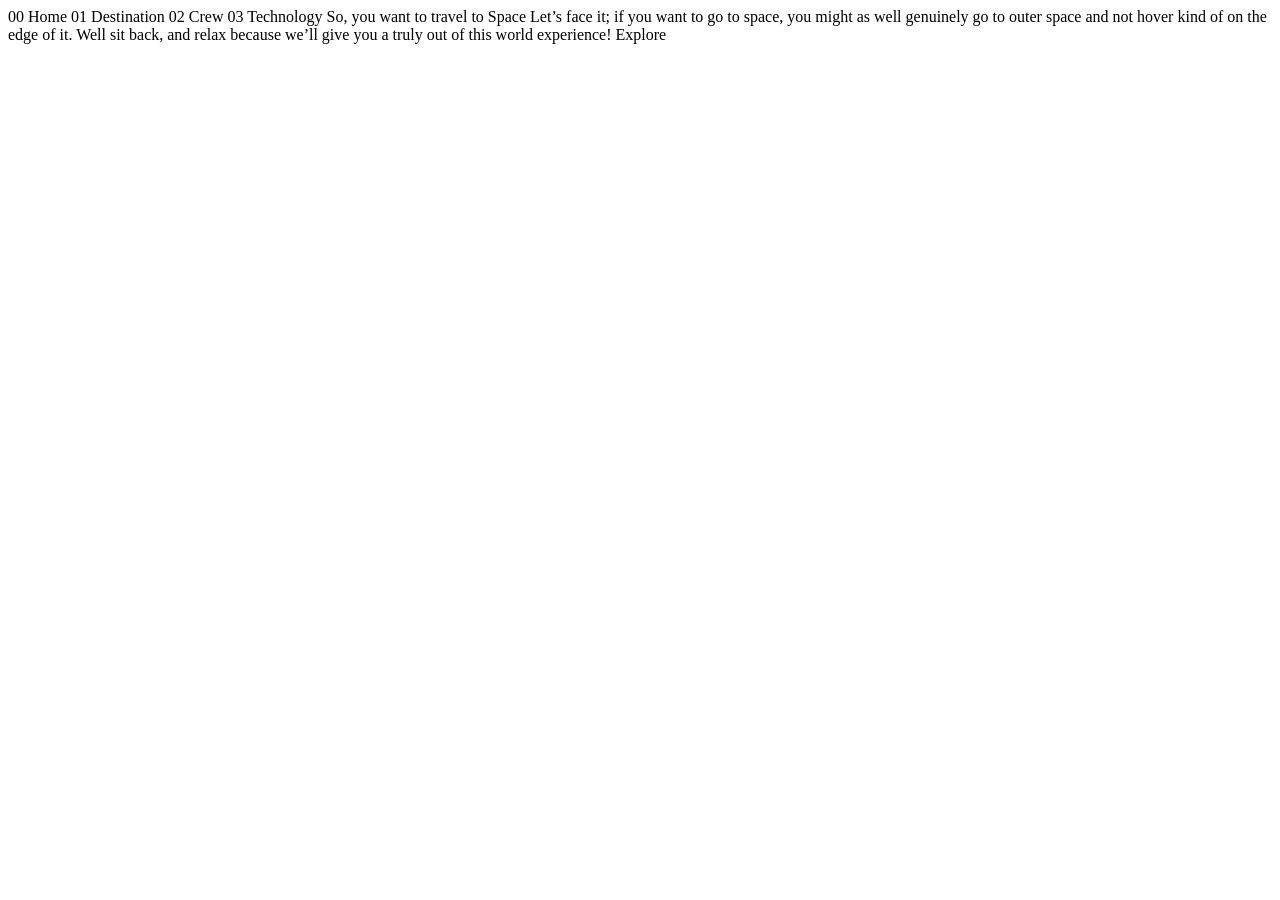
==== index.html @ e2486b54 "Add initial site pages, assets, and data Add static site scaffold for the Space Tourism project: ind" ====
<!DOCTYPE html>
<html lang="en">
<head>
  <meta charset="UTF-8">
  <meta name="viewport" content="width=device-width, initial-scale=1.0">

  <link rel="icon" type="image/png" sizes="32x32" href="./assets/favicon-32x32.png">
  
  <title>Frontend Mentor | Space tourism website</title>
</head>
<body>

  00 Home
  01 Destination
  02 Crew
  03 Technology

  So, you want to travel to
  Space
  Let’s face it; if you want to go to space, you might as well genuinely go to 
  outer space and not hover kind of on the edge of it. Well sit back, and relax 
  because we’ll give you a truly out of this world experience!

  Explore

</body>
</html>
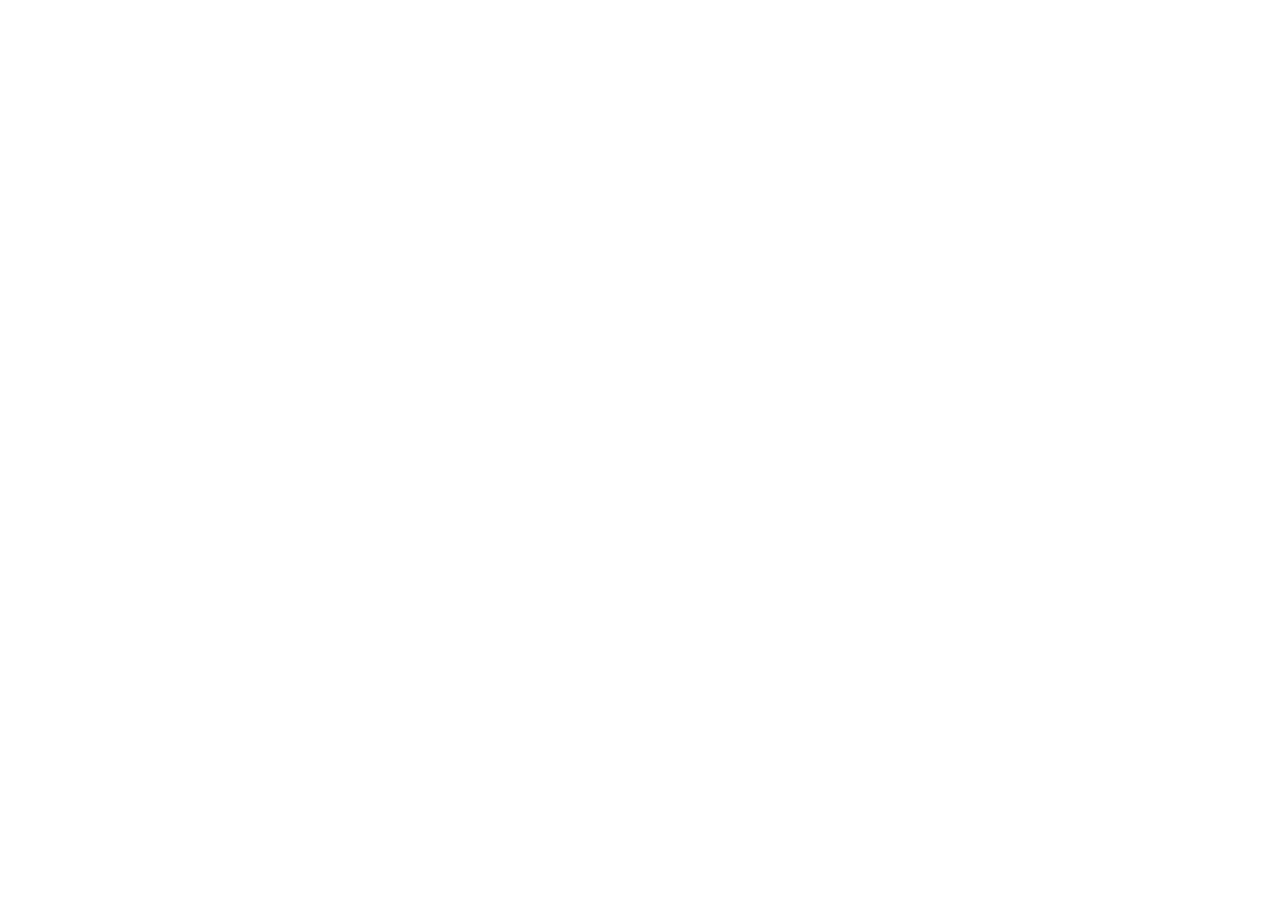
==== commit e28f4a67: "Add CSS reset and link stylesheet Introduce a new index.css with a modern CSS reset (box-sizing, mar" ====
--- a/index.html
+++ b/index.html
@@ -1,16 +1,20 @@
-<!DOCTYPE html>
+<!doctype html>
 <html lang="en">
-<head>
-  <meta charset="UTF-8">
-  <meta name="viewport" content="width=device-width, initial-scale=1.0">
+  <head>
+    <meta charset="UTF-8" />
+    <meta name="viewport" content="width=device-width, initial-scale=1.0" />
 
-  <link rel="icon" type="image/png" sizes="32x32" href="./assets/favicon-32x32.png">
-  
-  <title>Frontend Mentor | Space tourism website</title>
-</head>
-<body>
-
-  00 Home
+    <link
+      rel="icon"
+      type="image/png"
+      sizes="32x32"
+      href="./assets/favicon-32x32.png"
+    />
+    <link rel="stylesheet" href="index.css" />
+    <title>Frontend Mentor | Space tourism website</title>
+  </head>
+  <body>
+    <!-- 00 Home
   01 Destination
   02 Crew
   03 Technology
@@ -21,7 +25,6 @@
   outer space and not hover kind of on the edge of it. Well sit back, and relax 
   because we’ll give you a truly out of this world experience!
 
-  Explore
-
-</body>
-</html>+  Explore -->
+  </body>
+</html>
--- a/index.css
+++ b/index.css
@@ -0,0 +1,60 @@
+/* ---------------------- */
+/* -----  Reset  -------- */
+/* ---------------------- */
+
+/* https://piccalil.li/blog/a-modern-css-reset/ */
+
+/* Box Sizing */
+*,
+*::after,
+*::before {
+  box-sizing: border-box;
+}
+
+/* Reset Margins */
+body,
+h1,
+h2,
+h3,
+h4,
+h5,
+p,
+figure,
+picture {
+  margin: 0;
+}
+
+/* Set up the body */
+body {
+  line-height: 1.5;
+  min-height: 100vh;
+}
+
+/* Make images easier to work with */
+img,
+picture {
+  max-width: 100%;
+  display: block;
+}
+
+/*  make form elements easier to work with */
+
+input,
+button,
+textarea,
+select {
+  font: inherit;
+}
+
+/* remove animations for people who've turned them off */
+
+@media (prefers-reduced-motion: reduce) {
+  *,
+  *::before,
+  *::after {
+    animation-duration: 0.01ms !important;
+    animation-iteration-count: 1 !important;
+    transition-duration: 0.01ms !important;
+    scroll-behavior: auto !important;
+  }
+}
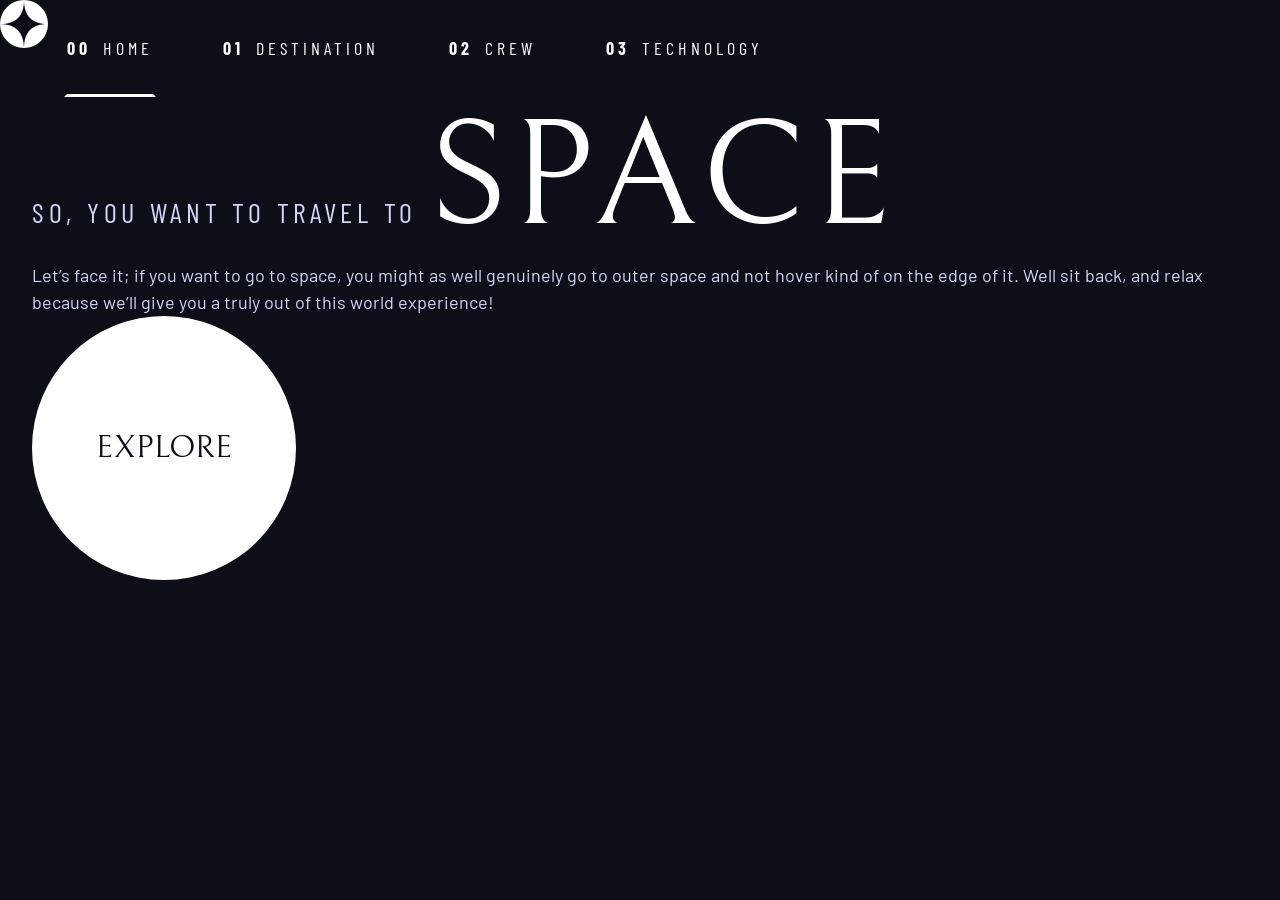
==== commit 4c354dc0: "Add header/hero, Google fonts, and small style tweaks Populate index.html with a header/navigation a" ====
--- a/index.html
+++ b/index.html
@@ -10,21 +10,71 @@
       sizes="32x32"
       href="./assets/favicon-32x32.png"
     />
+    <!-- Google fonts -->
+    <link rel="preconnect" href="https://fonts.googleapis.com" />
+    <link rel="preconnect" href="https://fonts.gstatic.com" crossorigin />
+    <link
+      href="https://fonts.googleapis.com/css2?family=Barlow+Condensed:wght@400;700&family=Bellefair&family=Barlow:wght@400;700&display=swap"
+      rel="stylesheet"
+    />
+
     <link rel="stylesheet" href="index.css" />
     <title>Frontend Mentor | Space tourism website</title>
   </head>
   <body>
-    <!-- 00 Home
-  01 Destination
-  02 Crew
-  03 Technology
-
-  So, you want to travel to
-  Space
-  Let’s face it; if you want to go to space, you might as well genuinely go to 
-  outer space and not hover kind of on the edge of it. Well sit back, and relax 
-  because we’ll give you a truly out of this world experience!
-
-  Explore -->
+    <header class="primary-header flex">
+      <div>
+        <img src="./assets/shared/logo.svg" alt="space tourism logo" />
+      </div>
+      <nav>
+        <ul class="primary-navigation flex underline-indicators">
+          <li class="active">
+            <a
+              class="ff-sans-cond uppercase text-white letter-spacing-2"
+              href="index.html"
+              ><span>00</span>Home</a
+            >
+          </li>
+          <li>
+            <a
+              class="ff-sans-cond uppercase text-white letter-spacing-2"
+              href="destination.html"
+              ><span>01</span>Destination</a
+            >
+          </li>
+          <li>
+            <a
+              class="ff-sans-cond uppercase text-white letter-spacing-2"
+              href="crew.html"
+              ><span>02</span>Crew</a
+            >
+          </li>
+          <li>
+            <a
+              class="ff-sans-cond uppercase text-white letter-spacing-2"
+              href="technology.html"
+              ><span>03</span>Technology</a
+            >
+          </li>
+        </ul>
+      </nav>
+    </header>
+    <div class="container">
+      <h1 class="text-light fs-500 ff-sans-cond uppercase letter-spacing-1">
+        So, you want to travel to
+        <span class="fs-900 ff-serif text-white">Space</span>
+      </h1>
+      <p class="text-light">
+        Let’s face it; if you want to go to space, you might as well genuinely
+        go to outer space and not hover kind of on the edge of it. Well sit
+        back, and relax because we’ll give you a truly out of this world
+        experience!
+      </p>
+      <a
+        href="#"
+        class="large-button text-dark bg-white ff-serif fs-600 uppercase"
+        >Explore</a
+      >
+    </div>
   </body>
 </html>
--- a/index.css
+++ b/index.css
@@ -1,3 +1,28 @@
+/* ---------------------- */
+/* - Custom Properties  - */
+/* ---------------------- */
+:root {
+  /* Colors */
+  --clr-dark: 230 35% 7%;
+  --clr-light: 231 77% 90%;
+  --clr-white: 0 0% 100%;
+
+  /* font sizes */
+  --fs-900: 9.375rem;
+  --fs-800: 6.25rem;
+  --fs-700: 3.5rem;
+  --fs-600: 2rem;
+  --fs-500: 1.75rem;
+  --fs-400: 1.125rem;
+  --fs-300: 1rem;
+  --fs-200: 0.875rem;
+
+  /* font-families */
+  --ff-serif: "Bellefair", serif;
+  --ff-sans-cond: "Barlow Condensed", sans-serif;
+  --ff-sans-normal: "Barlow", sans-serif;
+}
+
 /* ---------------------- */
 /* -----  Reset  -------- */
 /* ---------------------- */
@@ -24,10 +49,23 @@
   margin: 0;
 }
 
+h1,
+h2,
+h3,
+h4,
+h5,
+p {
+  font-weight: 400;
+}
+
 /* Set up the body */
 body {
+  font-family: var(--ff-sans-normal);
+  font-size: var(--fs-400);
   line-height: 1.5;
   min-height: 100vh;
+  background-color: hsl(var(--clr-dark));
+  color: hsl(var(--clr-white));
 }
 
 /* Make images easier to work with */
@@ -58,3 +96,332 @@
     scroll-behavior: auto !important;
   }
 }
+
+/* ---------------------- */
+/* -- Utility Classes --- */
+/* ---------------------- */
+
+/* General */
+.flex {
+  display: flex;
+  gap: var(--gap, 1rem);
+}
+
+.grid {
+  display: grid;
+  gap: var(--gap, 1rem);
+}
+
+.container {
+  padding-inline: 2rem;
+  max-width: 80rem;
+  margin-inline: auto;
+}
+
+.section-spacing {
+  margin-block: 4rem;
+}
+
+.mr-label {
+  margin-right: 0.9375rem;
+}
+
+.color-sample {
+  padding: 3rem 1rem 1rem;
+  border: 1px solid white;
+}
+
+.flex-half {
+  flex-basis: 1 1 50%;
+  width: 50%;
+}
+
+.sr-only {
+  position: absolute;
+  width: 1px;
+  height: 1px;
+  padding: 0;
+  margin: -1px;
+  overflow: hidden;
+  clip: rect(0, 0, 0, 0);
+  white-space: nowrap; /* added line */
+  border: 0;
+}
+
+/* Add vertical spacing between siblings, but not before the first item. */
+.flow > * + * {
+  margin-top: var(--flow-space, 1rem);
+}
+
+/* colors */
+.bg-dark {
+  background-color: hsl(var(--clr-dark));
+}
+.bg-light {
+  background-color: hsl(var(--clr-light));
+}
+.bg-white {
+  background-color: hsl(var(--clr-white));
+}
+
+.text-dark {
+  color: hsl(var(--clr-dark));
+}
+.text-light {
+  color: hsl(var(--clr-light));
+}
+.text-white {
+  color: hsl(var(--clr-white));
+}
+
+/* typography */
+
+.ff-serif {
+  font-family: var(--ff-serif);
+}
+.ff-sans-cond {
+  font-family: var(--ff-sans-cond);
+}
+.ff-sans-normal {
+  font-family: var(--ff-sans-normal);
+}
+
+.letter-spacing-1 {
+  letter-spacing: 4.72px;
+}
+.letter-spacing-2 {
+  letter-spacing: 4px;
+}
+
+.letter-spacing-3 {
+  letter-spacing: 2px;
+}
+
+.uppercase {
+  text-transform: uppercase;
+}
+
+.fs-900 {
+  font-size: var(--fs-900);
+}
+.fs-800 {
+  font-size: var(--fs-800);
+}
+.fs-700 {
+  font-size: var(--fs-700);
+}
+.fs-600 {
+  font-size: var(--fs-600);
+}
+.fs-500 {
+  font-size: var(--fs-500);
+}
+.fs-400 {
+  font-size: var(--fs-400);
+}
+.fs-300 {
+  font-size: var(--fs-300);
+}
+.fs-200 {
+  font-size: var(--fs-200);
+}
+
+.fs-900,
+.fs-800,
+.fs-700,
+.fs-600 {
+  line-height: 1.1;
+}
+
+.numbered-title {
+  font-family: var(--ff-sans-cond);
+  font-size: var(--fs-500);
+  text-transform: uppercase;
+  letter-spacing: 4px;
+  margin-bottom: 3rem;
+}
+
+.numbered-title span {
+  letter-spacing: 4.72px;
+  color: hsl(var(--clr-white) / 0.25);
+  font-weight: 700;
+  margin-right: 0.5em;
+}
+
+hr {
+  border: 0;
+  height: 1px;
+  background-color: hsl(var(--clr-white) / 0.25);
+  margin-block: 1.5rem;
+}
+
+/* ---------------------- */
+/* ---- Components  ----- */
+/* ---------------------- */
+.large-button {
+  display: inline-grid;
+  position: relative;
+  border-radius: 50%;
+  padding: 0 2em;
+  aspect-ratio: 1;
+  place-items: center;
+  text-decoration: none;
+  z-index: 1;
+  transition: color 0.5s ease-in-out;
+}
+
+.large-button:hover,
+.large-button:focus {
+  color: hsl(var(--clr-dark) / 0.5);
+}
+
+.large-button::after,
+.large-button::before {
+  content: "";
+  position: absolute;
+  width: 100%;
+  height: 100%;
+  background-color: hsl(var(--clr-white) / 0.1);
+  border-radius: 50%;
+  z-index: -1;
+  transform: scale(1);
+  scale: 1;
+  opacity: 0;
+  transition:
+    opacity 0.5s linear,
+    transform 0.5s ease-in-out,
+    scale 0.5s ease-in-out;
+}
+
+.large-button:hover::after,
+.large-button:focus::after {
+  transform: scale(1.5);
+  opacity: 1;
+  animation: scaleResize1 5s ease-in-out 0.5s infinite;
+}
+
+.large-button:hover::before,
+.large-button:focus::before {
+  transform: scale(1.25);
+  opacity: 1;
+  animation: scaleResize2 5s ease-in-out 0.5s infinite;
+}
+
+@keyframes scaleResize1 {
+  0% {
+    scale: 1;
+  }
+  50% {
+    scale: 1.0667; /* 1.5 -> ~1.6 visual pulse */
+  }
+  100% {
+    scale: 1;
+  }
+}
+
+@keyframes scaleResize2 {
+  0% {
+    scale: 1;
+  }
+  50% {
+    scale: 1.08; /* 1.25 -> ~1.35 visual pulse */
+  }
+  100% {
+    scale: 1;
+  }
+}
+
+.primary-navigation {
+  --gap: 4rem;
+  --underline-gap: 2rem;
+  list-style: none;
+  padding: 0;
+  margin: 0;
+}
+
+.primary-navigation a {
+  text-decoration: none;
+}
+
+.primary-navigation a > span {
+  margin-right: 0.75rem;
+  font-weight: 700;
+}
+
+.underline-indicators > * {
+  border: 3px solid transparent;
+  padding: var(--underline-gap, 1rem) 0;
+  cursor: pointer;
+  transition: border-color 0.2s ease-in-out;
+}
+
+.underline-indicators > *:hover,
+.underline-indicators > *:focus {
+  color: hsl(var(--clr-white) / 1);
+  border-bottom: 3px solid hsl(var(--clr-white) / 0.5);
+}
+
+.underline-indicators > .active,
+.underline-indicators > [aria-selected="true"] {
+  color: hsl(var(--clr-white) / 1);
+  border-bottom: 3px solid hsl(var(--clr-white));
+}
+
+.tab-list {
+  --gap: 2rem;
+}
+
+.dot-indicators {
+  --gap: 1rem;
+}
+
+.dot-indicators > * {
+  cursor: pointer;
+  border: 0;
+  border-radius: 50%;
+  padding: 0.5em;
+  background-color: hsl(var(--clr-white) / 0.25);
+}
+
+.dot-indicators > *:hover,
+.dot-indicators > *:focus {
+  background-color: hsl(var(--clr-white) / 0.5);
+}
+
+.dot-indicators > [aria-selected="true"] {
+  background-color: hsl(var(--clr-white) / 1);
+}
+
+.numbered-indicators {
+  --gap: 2rem;
+}
+
+.numbered-indicators > * {
+  display: grid;
+  place-items: center;
+  aspect-ratio: 1;
+  width: 5rem;
+  padding: 0;
+  border-radius: 50%;
+  border: 1px solid hsl(var(--clr-white) / 0.25);
+  background-color: transparent;
+  color: hsl(var(--clr-white) / 1);
+  font-family: var(--ff-serif);
+  font-size: var(--fs-600);
+  cursor: pointer;
+  transition:
+    border-color 0.2s ease-in-out,
+    background-color 0.2s ease-in-out,
+    color 0.2s ease-in-out;
+}
+
+.numbered-indicators > *:hover,
+.numbered-indicators > *:focus {
+  border-color: hsl(var(--clr-white) / 1);
+}
+
+.numbered-indicators > [aria-selected="true"] {
+  border-color: hsl(var(--clr-white) / 1);
+  background-color: hsl(var(--clr-white) / 1);
+  color: hsl(var(--clr-dark) / 1);
+}
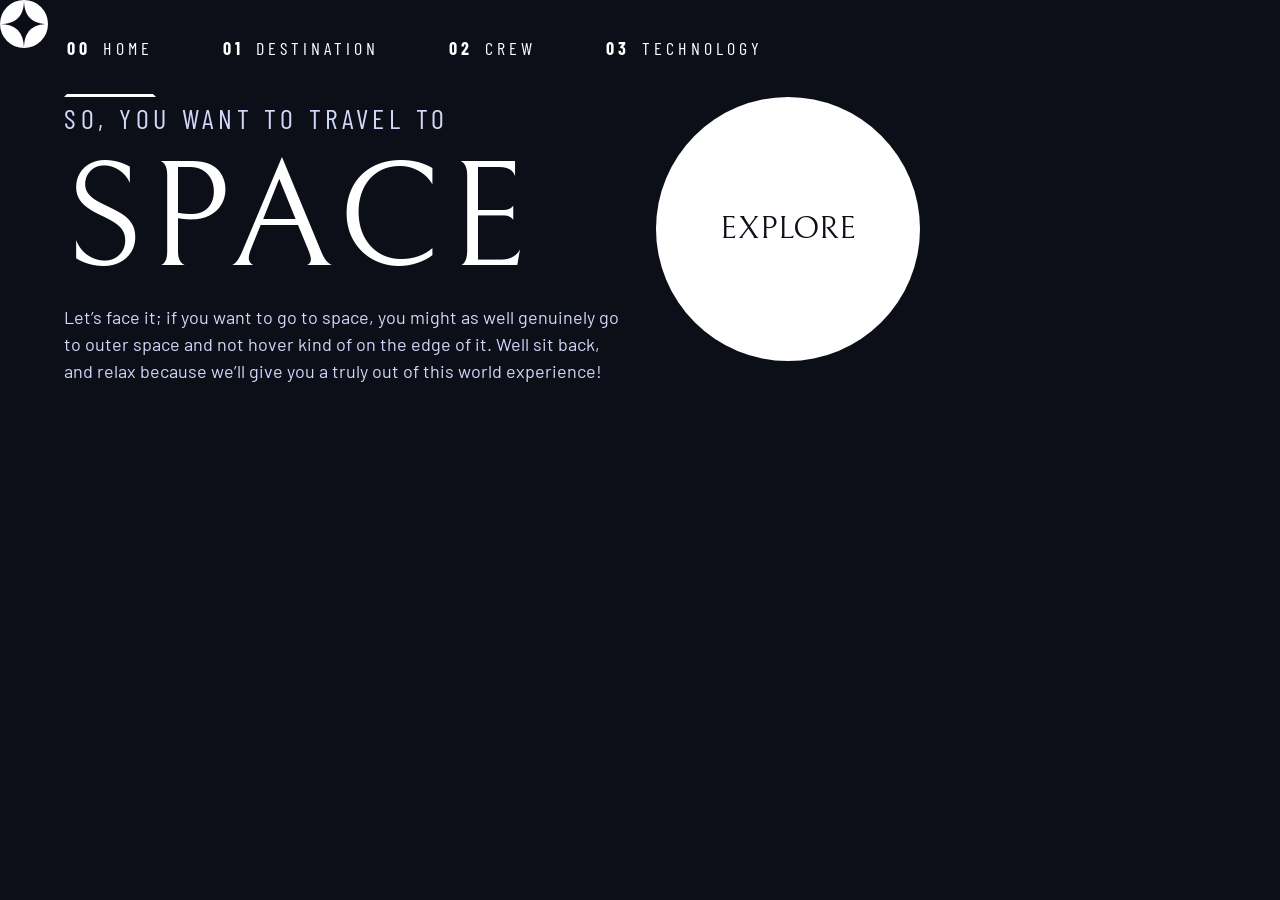
==== commit 94a1f9b9: "Add grid layout and split hero content Introduce a .grid-container grid layout and adjust markup to " ====
--- a/index.html
+++ b/index.html
@@ -21,7 +21,7 @@
     <link rel="stylesheet" href="index.css" />
     <title>Frontend Mentor | Space tourism website</title>
   </head>
-  <body>
+  <body class="home">
     <header class="primary-header flex">
       <div>
         <img src="./assets/shared/logo.svg" alt="space tourism logo" />
@@ -59,22 +59,26 @@
         </ul>
       </nav>
     </header>
-    <div class="container">
-      <h1 class="text-light fs-500 ff-sans-cond uppercase letter-spacing-1">
-        So, you want to travel to
-        <span class="fs-900 ff-serif text-white">Space</span>
-      </h1>
-      <p class="text-light">
-        Let’s face it; if you want to go to space, you might as well genuinely
-        go to outer space and not hover kind of on the edge of it. Well sit
-        back, and relax because we’ll give you a truly out of this world
-        experience!
-      </p>
-      <a
-        href="#"
-        class="large-button text-dark bg-white ff-serif fs-600 uppercase"
-        >Explore</a
-      >
+    <div class="grid-container">
+      <div>
+        <h1 class="text-light fs-500 ff-sans-cond uppercase letter-spacing-1">
+          So, you want to travel to
+          <span class="fs-900 ff-serif text-white">Space</span>
+        </h1>
+        <p class="text-light">
+          Let’s face it; if you want to go to space, you might as well genuinely
+          go to outer space and not hover kind of on the edge of it. Well sit
+          back, and relax because we’ll give you a truly out of this world
+          experience!
+        </p>
+      </div>
+      <div>
+        <a
+          href="#"
+          class="large-button text-dark bg-white ff-serif fs-600 uppercase"
+          >Explore</a
+        >
+      </div>
     </div>
   </body>
 </html>
--- a/index.css
+++ b/index.css
@@ -116,6 +116,23 @@
   padding-inline: 2rem;
   max-width: 80rem;
   margin-inline: auto;
+}
+
+.grid-container {
+  display: grid;
+  column-gap: var(--container-gap, 2rem);
+  grid-template-columns: minmax(2rem, 1fr) repeat(2, minmax(0, 40rem)) minmax(
+      2rem,
+      1fr
+    );
+}
+
+.grid-container > *:first-child {
+  grid-column: 2;
+}
+
+.grid-container > *:last-child {
+  grid-column: 3;
 }
 
 .section-spacing {
